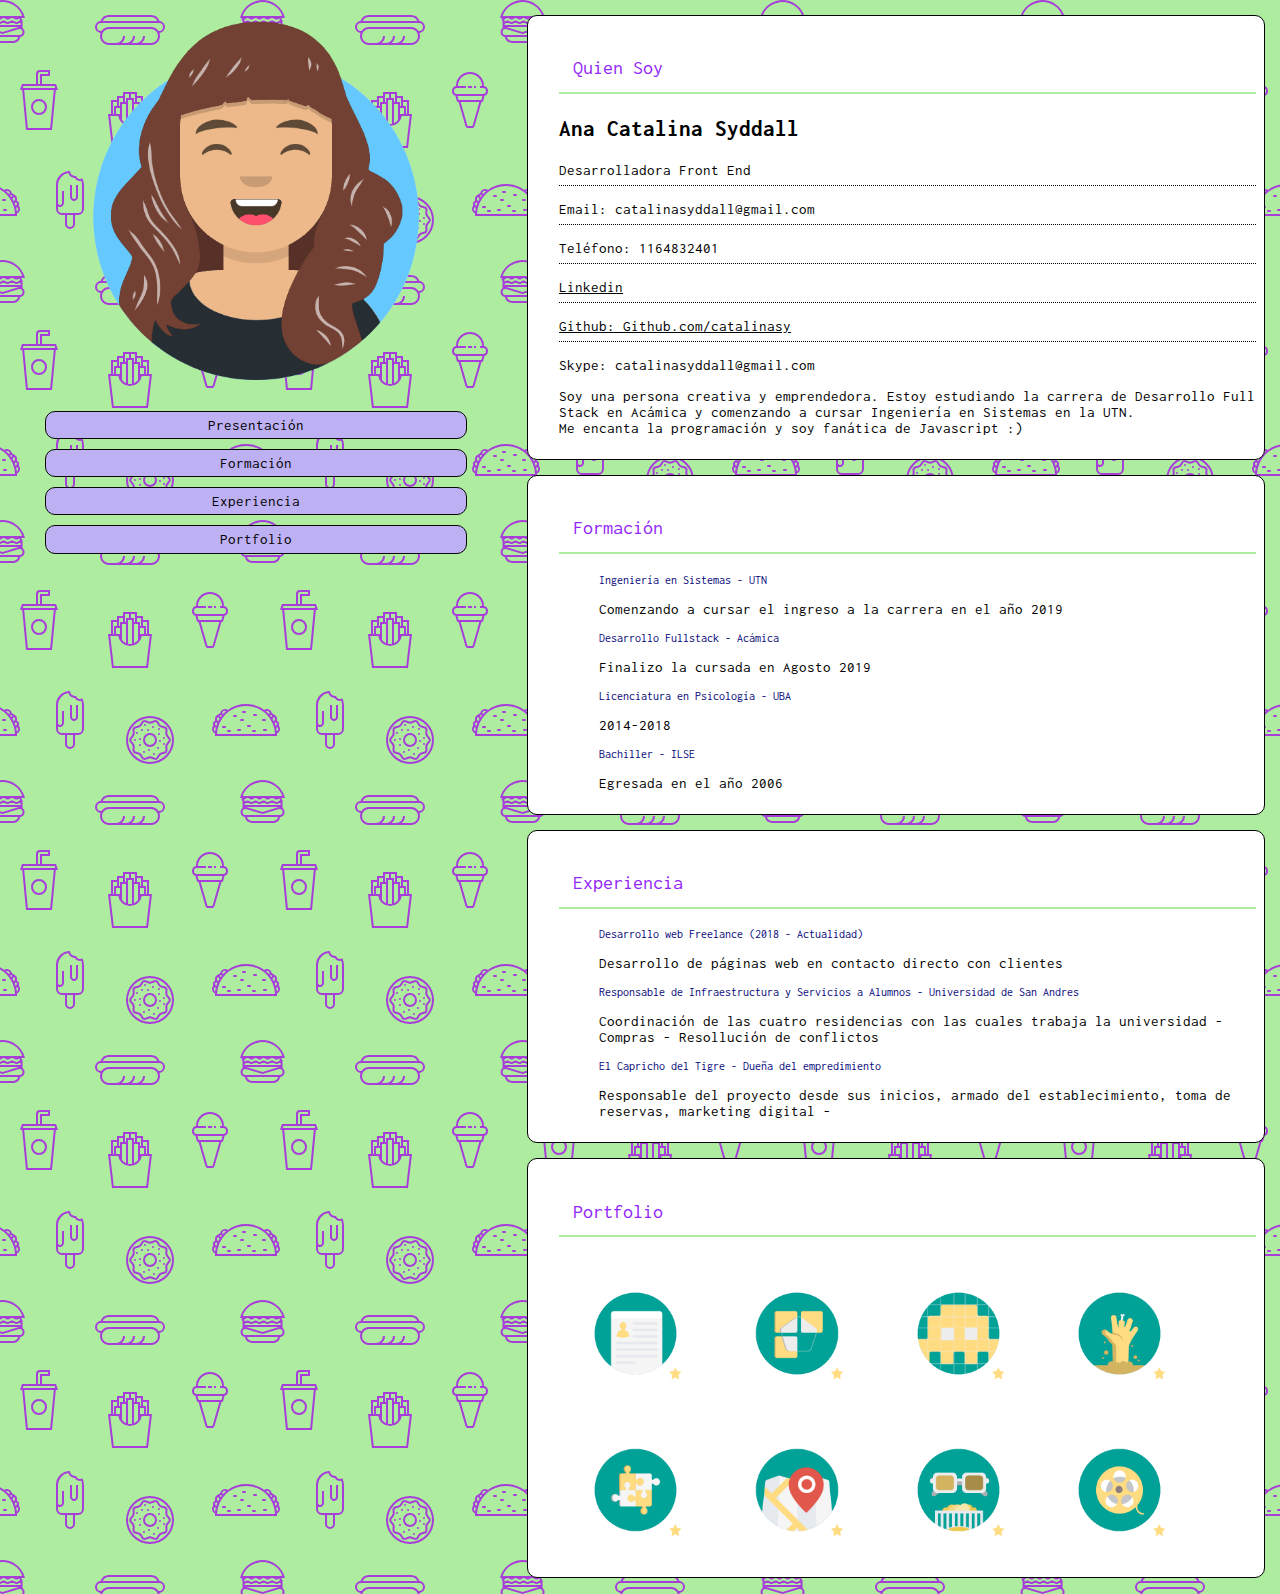
==== cv.html @ 752b4f88 "First commit" ====
<!DOCTYPE html>
<html lang="en">
<head>
    <meta charset="UTF-8">
    <meta name="viewport" content="width=device-width, initial-scale=1.0">
    <meta http-equiv="X-UA-Compatible" content="ie=edge">
    <link rel="stylesheet" href="style.css">
    <title>Curriculum Vitae</title>
</head>
<body>
    <div class="wrapper">
        <div class="contenedorLinks">
            <img src="imgs/Avatar.png" alt="Imagen avatar">
            <a href="#presentacion">Presentación</a>
            <a href="#formacion">Formación</a>
            <a href="#experiencia">Experiencia</a>
            <a href="#portfolio">Portfolio</a>
        </div>
        <div class="contenedorInfo">
            <div id="presentacion" class="contenedorTexto">
                <p class="tituloSeccion">Quien Soy</p>
                <p class="nombre">Ana Catalina Syddall</p>
                <p class="datos">Desarrolladora Front End </p>
                <p class="datos">Email: catalinasyddall@gmail.com</p>
                <p class="datos">Teléfono: 1164832401</p>
                <p class="datos">
                <a href="https://www.linkedin.com/in/catalina-syddall-93647411b/">Linkedin </a>
                </p>
                <p class="datos">
                <a href="https://github.com/catalinasy">Github: Github.com/catalinasy</a>
                </p>
                <p>Skype: catalinasyddall@gmail.com</p>
                <p>
                Soy una persona creativa y emprendedora. Estoy estudiando la carrera de Desarrollo Full Stack en Acámica y comenzando a cursar Ingeniería en Sistemas en la UTN. <br>
                Me encanta la programación y soy fanática de Javascript :)
                </p>
            </div>
        <div id="formacion" class="contenedorTexto">
            <p class="tituloSeccion">Formación</p>
        <ul>
            <li class="title">Ingeniería en Sistemas - UTN</li>
            <p>Comenzando a cursar el ingreso a la carrera en el año 2019</p>
            <li class="title">Desarrollo Fullstack - Acámica</li>
            <p >Finalizo la cursada en Agosto 2019</p>
            <li class="title">Licenciatura en Psicología - UBA</li>
            <p>2014-2018</p>
            <li class="title">Bachiller - ILSE</li>
            <p>Egresada en el año 2006</p>

        </ul>
        </div>
        <div id="experiencia" class="contenedorTexto">
        
            <p class="tituloSeccion">Experiencia</p>
            <ul>
            <li class="title">Desarrollo web Freelance (2018 - Actualidad)</li>
            <p>Desarrollo de páginas web en contacto directo con clientes</p>
            <li class="title">
                Responsable de Infraestructura y Servicios a Alumnos - Universidad de San Andres
            </li>
            <p>Coordinación de las cuatro residencias con las cuales trabaja la universidad - Compras - Resollución de conflictos</p>
            <li class="title">El Capricho del Tigre - Dueña del empredimiento</li>
            <p>Responsable del proyecto desde sus inicios, armado del establecimiento, toma de reservas, marketing digital - </p>
        </ul>
        </div>
        
        <div id="portfolio" class="contenedorTexto">
            <p class="tituloSeccion">Portfolio</p>
            <div class="contenedor imagenes">
            <div class="primero">
                <img src="imgs/cv-icon.png" alt="Cv Icon">
                
                <img src="imgs/rompecabezas-icon.png" alt="Cv Icon">
                <img src="imgs/pixel-art-icon.png" alt="Cv Icon">
                <img src="imgs/ciudad-zombie-icon.png" alt="Cv Icon">
                
            </div>
            <div class="segundo">
                    <img src="imgs/recargado-icon.png" alt="Cv Icon">
                    <img src="imgs/mapa-interactivo-icon.png" alt="Cv Icon">
                    <img src="imgs/peli-vs-peli-icon.png" alt="Cv Icon">
                    <img src="imgs/que-veo-icon.png" alt="Cv Icon">
                </div>
            </div>
        </div>
        </div>
    </div>
</body>
</html>
---- style.css ----
@import url('https://fonts.googleapis.com/css?family=Inconsolata');
body{
    margin:0;
    padding:0;
    font-family: 'Inconsolata', monospace;
    font-size: 15px;
    /* background: -webkit-radial-gradient(#3494E6, #EC6EAD) */
    background-color: #aeec9f;
background-image: url("data:image/svg+xml,%3Csvg xmlns='http://www.w3.org/2000/svg' width='260' height='260' viewBox='0 0 260 260'%3E%3Cg fill-rule='evenodd'%3E%3Cg fill='%23a73ed9' fill-opacity='1'%3E%3Cpath d='M24.37 16c.2.65.39 1.32.54 2H21.17l1.17 2.34.45.9-.24.11V28a5 5 0 0 1-2.23 8.94l-.02.06a8 8 0 0 1-7.75 6h-20a8 8 0 0 1-7.74-6l-.02-.06A5 5 0 0 1-17.45 28v-6.76l-.79-1.58-.44-.9.9-.44.63-.32H-20a23.01 23.01 0 0 1 44.37-2zm-36.82 2a1 1 0 0 0-.44.1l-3.1 1.56.89 1.79 1.31-.66a3 3 0 0 1 2.69 0l2.2 1.1a1 1 0 0 0 .9 0l2.21-1.1a3 3 0 0 1 2.69 0l2.2 1.1a1 1 0 0 0 .9 0l2.21-1.1a3 3 0 0 1 2.69 0l2.2 1.1a1 1 0 0 0 .86.02l2.88-1.27a3 3 0 0 1 2.43 0l2.88 1.27a1 1 0 0 0 .85-.02l3.1-1.55-.89-1.79-1.42.71a3 3 0 0 1-2.56.06l-2.77-1.23a1 1 0 0 0-.4-.09h-.01a1 1 0 0 0-.4.09l-2.78 1.23a3 3 0 0 1-2.56-.06l-2.3-1.15a1 1 0 0 0-.45-.11h-.01a1 1 0 0 0-.44.1L.9 19.22a3 3 0 0 1-2.69 0l-2.2-1.1a1 1 0 0 0-.45-.11h-.01a1 1 0 0 0-.44.1l-2.21 1.11a3 3 0 0 1-2.69 0l-2.2-1.1a1 1 0 0 0-.45-.11h-.01zm0-2h-4.9a21.01 21.01 0 0 1 39.61 0h-2.09l-.06-.13-.26.13h-32.31zm30.35 7.68l1.36-.68h1.3v2h-36v-1.15l.34-.17 1.36-.68h2.59l1.36.68a3 3 0 0 0 2.69 0l1.36-.68h2.59l1.36.68a3 3 0 0 0 2.69 0L2.26 23h2.59l1.36.68a3 3 0 0 0 2.56.06l1.67-.74h3.23l1.67.74a3 3 0 0 0 2.56-.06zM-13.82 27l16.37 4.91L18.93 27h-32.75zm-.63 2h.34l16.66 5 16.67-5h.33a3 3 0 1 1 0 6h-34a3 3 0 1 1 0-6zm1.35 8a6 6 0 0 0 5.65 4h20a6 6 0 0 0 5.66-4H-13.1z'/%3E%3Cpath id='path6_fill-copy' d='M284.37 16c.2.65.39 1.32.54 2H281.17l1.17 2.34.45.9-.24.11V28a5 5 0 0 1-2.23 8.94l-.02.06a8 8 0 0 1-7.75 6h-20a8 8 0 0 1-7.74-6l-.02-.06a5 5 0 0 1-2.24-8.94v-6.76l-.79-1.58-.44-.9.9-.44.63-.32H240a23.01 23.01 0 0 1 44.37-2zm-36.82 2a1 1 0 0 0-.44.1l-3.1 1.56.89 1.79 1.31-.66a3 3 0 0 1 2.69 0l2.2 1.1a1 1 0 0 0 .9 0l2.21-1.1a3 3 0 0 1 2.69 0l2.2 1.1a1 1 0 0 0 .9 0l2.21-1.1a3 3 0 0 1 2.69 0l2.2 1.1a1 1 0 0 0 .86.02l2.88-1.27a3 3 0 0 1 2.43 0l2.88 1.27a1 1 0 0 0 .85-.02l3.1-1.55-.89-1.79-1.42.71a3 3 0 0 1-2.56.06l-2.77-1.23a1 1 0 0 0-.4-.09h-.01a1 1 0 0 0-.4.09l-2.78 1.23a3 3 0 0 1-2.56-.06l-2.3-1.15a1 1 0 0 0-.45-.11h-.01a1 1 0 0 0-.44.1l-2.21 1.11a3 3 0 0 1-2.69 0l-2.2-1.1a1 1 0 0 0-.45-.11h-.01a1 1 0 0 0-.44.1l-2.21 1.11a3 3 0 0 1-2.69 0l-2.2-1.1a1 1 0 0 0-.45-.11h-.01zm0-2h-4.9a21.01 21.01 0 0 1 39.61 0h-2.09l-.06-.13-.26.13h-32.31zm30.35 7.68l1.36-.68h1.3v2h-36v-1.15l.34-.17 1.36-.68h2.59l1.36.68a3 3 0 0 0 2.69 0l1.36-.68h2.59l1.36.68a3 3 0 0 0 2.69 0l1.36-.68h2.59l1.36.68a3 3 0 0 0 2.56.06l1.67-.74h3.23l1.67.74a3 3 0 0 0 2.56-.06zM246.18 27l16.37 4.91L278.93 27h-32.75zm-.63 2h.34l16.66 5 16.67-5h.33a3 3 0 1 1 0 6h-34a3 3 0 1 1 0-6zm1.35 8a6 6 0 0 0 5.65 4h20a6 6 0 0 0 5.66-4H246.9z'/%3E%3Cpath d='M159.5 21.02A9 9 0 0 0 151 15h-42a9 9 0 0 0-8.5 6.02 6 6 0 0 0 .02 11.96A8.99 8.99 0 0 0 109 45h42a9 9 0 0 0 8.48-12.02 6 6 0 0 0 .02-11.96zM151 17h-42a7 7 0 0 0-6.33 4h54.66a7 7 0 0 0-6.33-4zm-9.34 26a8.98 8.98 0 0 0 3.34-7h-2a7 7 0 0 1-7 7h-4.34a8.98 8.98 0 0 0 3.34-7h-2a7 7 0 0 1-7 7h-4.34a8.98 8.98 0 0 0 3.34-7h-2a7 7 0 0 1-7 7h-7a7 7 0 1 1 0-14h42a7 7 0 1 1 0 14h-9.34zM109 27a9 9 0 0 0-7.48 4H101a4 4 0 1 1 0-8h58a4 4 0 0 1 0 8h-.52a9 9 0 0 0-7.48-4h-42z'/%3E%3Cpath d='M39 115a8 8 0 1 0 0-16 8 8 0 0 0 0 16zm6-8a6 6 0 1 1-12 0 6 6 0 0 1 12 0zm-3-29v-2h8v-6H40a4 4 0 0 0-4 4v10H22l-1.33 4-.67 2h2.19L26 130h26l3.81-40H58l-.67-2L56 84H42v-6zm-4-4v10h2V74h8v-2h-8a2 2 0 0 0-2 2zm2 12h14.56l.67 2H22.77l.67-2H40zm13.8 4H24.2l3.62 38h22.36l3.62-38z'/%3E%3Cpath d='M129 92h-6v4h-6v4h-6v14h-3l.24 2 3.76 32h36l3.76-32 .24-2h-3v-14h-6v-4h-6v-4h-8zm18 22v-12h-4v4h3v8h1zm-3 0v-6h-4v6h4zm-6 6v-16h-4v19.17c1.6-.7 2.97-1.8 4-3.17zm-6 3.8V100h-4v23.8a10.04 10.04 0 0 0 4 0zm-6-.63V104h-4v16a10.04 10.04 0 0 0 4 3.17zm-6-9.17v-6h-4v6h4zm-6 0v-8h3v-4h-4v12h1zm27-12v-4h-4v4h3v4h1v-4zm-6 0v-8h-4v4h3v4h1zm-6-4v-4h-4v8h1v-4h3zm-6 4v-4h-4v8h1v-4h3zm7 24a12 12 0 0 0 11.83-10h7.92l-3.53 30h-32.44l-3.53-30h7.92A12 12 0 0 0 130 126z'/%3E%3Cpath d='M212 86v2h-4v-2h4zm4 0h-2v2h2v-2zm-20 0v.1a5 5 0 0 0-.56 9.65l.06.25 1.12 4.48a2 2 0 0 0 1.94 1.52h.01l7.02 24.55a2 2 0 0 0 1.92 1.45h4.98a2 2 0 0 0 1.92-1.45l7.02-24.55a2 2 0 0 0 1.95-1.52L224.5 96l.06-.25a5 5 0 0 0-.56-9.65V86a14 14 0 0 0-28 0zm4 0h6v2h-9a3 3 0 1 0 0 6H223a3 3 0 1 0 0-6H220v-2h2a12 12 0 1 0-24 0h2zm-1.44 14l-1-4h24.88l-1 4h-22.88zm8.95 26l-6.86-24h18.7l-6.86 24h-4.98zM150 242a22 22 0 1 0 0-44 22 22 0 0 0 0 44zm24-22a24 24 0 1 1-48 0 24 24 0 0 1 48 0zm-28.38 17.73l2.04-.87a6 6 0 0 1 4.68 0l2.04.87a2 2 0 0 0 2.5-.82l1.14-1.9a6 6 0 0 1 3.79-2.75l2.15-.5a2 2 0 0 0 1.54-2.12l-.19-2.2a6 6 0 0 1 1.45-4.46l1.45-1.67a2 2 0 0 0 0-2.62l-1.45-1.67a6 6 0 0 1-1.45-4.46l.2-2.2a2 2 0 0 0-1.55-2.13l-2.15-.5a6 6 0 0 1-3.8-2.75l-1.13-1.9a2 2 0 0 0-2.5-.8l-2.04.86a6 6 0 0 1-4.68 0l-2.04-.87a2 2 0 0 0-2.5.82l-1.14 1.9a6 6 0 0 1-3.79 2.75l-2.15.5a2 2 0 0 0-1.54 2.12l.19 2.2a6 6 0 0 1-1.45 4.46l-1.45 1.67a2 2 0 0 0 0 2.62l1.45 1.67a6 6 0 0 1 1.45 4.46l-.2 2.2a2 2 0 0 0 1.55 2.13l2.15.5a6 6 0 0 1 3.8 2.75l1.13 1.9a2 2 0 0 0 2.5.8zm2.82.97a4 4 0 0 1 3.12 0l2.04.87a4 4 0 0 0 4.99-1.62l1.14-1.9a4 4 0 0 1 2.53-1.84l2.15-.5a4 4 0 0 0 3.09-4.24l-.2-2.2a4 4 0 0 1 .97-2.98l1.45-1.67a4 4 0 0 0 0-5.24l-1.45-1.67a4 4 0 0 1-.97-2.97l.2-2.2a4 4 0 0 0-3.09-4.25l-2.15-.5a4 4 0 0 1-2.53-1.84l-1.14-1.9a4 4 0 0 0-5-1.62l-2.03.87a4 4 0 0 1-3.12 0l-2.04-.87a4 4 0 0 0-4.99 1.62l-1.14 1.9a4 4 0 0 1-2.53 1.84l-2.15.5a4 4 0 0 0-3.09 4.24l.2 2.2a4 4 0 0 1-.97 2.98l-1.45 1.67a4 4 0 0 0 0 5.24l1.45 1.67a4 4 0 0 1 .97 2.97l-.2 2.2a4 4 0 0 0 3.09 4.25l2.15.5a4 4 0 0 1 2.53 1.84l1.14 1.9a4 4 0 0 0 5 1.62l2.03-.87zM152 207a1 1 0 1 1 2 0 1 1 0 0 1-2 0zm6 2a1 1 0 1 1 2 0 1 1 0 0 1-2 0zm-11 1a1 1 0 1 1 2 0 1 1 0 0 1-2 0zm-6 0a1 1 0 1 1 2 0 1 1 0 0 1-2 0zm3-5a1 1 0 1 1 2 0 1 1 0 0 1-2 0zm-8 8a1 1 0 1 1 2 0 1 1 0 0 1-2 0zm3 6a1 1 0 1 1 2 0 1 1 0 0 1-2 0zm0 6a1 1 0 1 1 2 0 1 1 0 0 1-2 0zm4 7a1 1 0 1 1 2 0 1 1 0 0 1-2 0zm5-2a1 1 0 1 1 2 0 1 1 0 0 1-2 0zm5 4a1 1 0 1 1 2 0 1 1 0 0 1-2 0zm4-6a1 1 0 1 1 2 0 1 1 0 0 1-2 0zm6-4a1 1 0 1 1 2 0 1 1 0 0 1-2 0zm-4-3a1 1 0 1 1 2 0 1 1 0 0 1-2 0zm4-3a1 1 0 1 1 2 0 1 1 0 0 1-2 0zm-5-4a1 1 0 1 1 2 0 1 1 0 0 1-2 0zm-24 6a1 1 0 1 1 2 0 1 1 0 0 1-2 0zm16 5a5 5 0 1 0 0-10 5 5 0 0 0 0 10zm7-5a7 7 0 1 1-14 0 7 7 0 0 1 14 0zm86-29a1 1 0 0 0 0 2h2a1 1 0 0 0 0-2h-2zm19 9a1 1 0 0 1 1-1h2a1 1 0 0 1 0 2h-2a1 1 0 0 1-1-1zm-14 5a1 1 0 0 0 0 2h2a1 1 0 0 0 0-2h-2zm-25 1a1 1 0 0 0 0 2h2a1 1 0 0 0 0-2h-2zm5 4a1 1 0 0 0 0 2h2a1 1 0 0 0 0-2h-2zm9 0a1 1 0 0 1 1-1h2a1 1 0 0 1 0 2h-2a1 1 0 0 1-1-1zm15 1a1 1 0 0 1 1-1h2a1 1 0 0 1 0 2h-2a1 1 0 0 1-1-1zm12-2a1 1 0 0 0 0 2h2a1 1 0 0 0 0-2h-2zm-11-14a1 1 0 0 1 1-1h2a1 1 0 0 1 0 2h-2a1 1 0 0 1-1-1zm-19 0a1 1 0 0 0 0 2h2a1 1 0 0 0 0-2h-2zm6 5a1 1 0 0 1 1-1h2a1 1 0 0 1 0 2h-2a1 1 0 0 1-1-1zm-25 15c0-.47.01-.94.03-1.4a5 5 0 0 1-1.7-8 3.99 3.99 0 0 1 1.88-5.18 5 5 0 0 1 3.4-6.22 3 3 0 0 1 1.46-1.05 5 5 0 0 1 7.76-3.27A30.86 30.86 0 0 1 246 184c6.79 0 13.06 2.18 18.17 5.88a5 5 0 0 1 7.76 3.27 3 3 0 0 1 1.47 1.05 5 5 0 0 1 3.4 6.22 4 4 0 0 1 1.87 5.18 4.98 4.98 0 0 1-1.7 8c.02.46.03.93.03 1.4v1h-62v-1zm.83-7.17a30.9 30.9 0 0 0-.62 3.57 3 3 0 0 1-.61-4.2c.37.28.78.49 1.23.63zm1.49-4.61c-.36.87-.68 1.76-.96 2.68a2 2 0 0 1-.21-3.71c.33.4.73.75 1.17 1.03zm2.32-4.54c-.54.86-1.03 1.76-1.49 2.68a3 3 0 0 1-.07-4.67 3 3 0 0 0 1.56 1.99zm1.14-1.7c.35-.5.72-.98 1.1-1.46a1 1 0 1 0-1.1 1.45zm5.34-5.77c-1.03.86-2 1.79-2.9 2.77a3 3 0 0 0-1.11-.77 3 3 0 0 1 4-2zm42.66 2.77c-.9-.98-1.87-1.9-2.9-2.77a3 3 0 0 1 4.01 2 3 3 0 0 0-1.1.77zm1.34 1.54c.38.48.75.96 1.1 1.45a1 1 0 1 0-1.1-1.45zm3.73 5.84c-.46-.92-.95-1.82-1.5-2.68a3 3 0 0 0 1.57-1.99 3 3 0 0 1-.07 4.67zm1.8 4.53c-.29-.9-.6-1.8-.97-2.67.44-.28.84-.63 1.17-1.03a2 2 0 0 1-.2 3.7zm1.14 5.51c-.14-1.21-.35-2.4-.62-3.57.45-.14.86-.35 1.23-.63a2.99 2.99 0 0 1-.6 4.2zM275 214a29 29 0 0 0-57.97 0h57.96zM72.33 198.12c-.21-.32-.34-.7-.34-1.12v-12h-2v12a4.01 4.01 0 0 0 7.09 2.54c.57-.69.91-1.57.91-2.54v-12h-2v12a1.99 1.99 0 0 1-2 2 2 2 0 0 1-1.66-.88zM75 176c.38 0 .74-.04 1.1-.12a4 4 0 0 0 6.19 2.4A13.94 13.94 0 0 1 84 185v24a6 6 0 0 1-6 6h-3v9a5 5 0 1 1-10 0v-9h-3a6 6 0 0 1-6-6v-24a14 14 0 0 1 14-14 5 5 0 0 0 5 5zm-17 15v12a1.99 1.99 0 0 0 1.22 1.84 2 2 0 0 0 2.44-.72c.21-.32.34-.7.34-1.12v-12h2v12a3.98 3.98 0 0 1-5.35 3.77 3.98 3.98 0 0 1-.65-.3V209a4 4 0 0 0 4 4h16a4 4 0 0 0 4-4v-24c.01-1.53-.23-2.88-.72-4.17-.43.1-.87.16-1.28.17a6 6 0 0 1-5.2-3 7 7 0 0 1-6.47-4.88A12 12 0 0 0 58 185v6zm9 24v9a3 3 0 1 0 6 0v-9h-6z'/%3E%3Cpath d='M-17 191a1 1 0 0 0 0 2h2a1 1 0 0 0 0-2h-2zm19 9a1 1 0 0 1 1-1h2a1 1 0 0 1 0 2H3a1 1 0 0 1-1-1zm-14 5a1 1 0 0 0 0 2h2a1 1 0 0 0 0-2h-2zm-25 1a1 1 0 0 0 0 2h2a1 1 0 0 0 0-2h-2zm5 4a1 1 0 0 0 0 2h2a1 1 0 0 0 0-2h-2zm9 0a1 1 0 0 1 1-1h2a1 1 0 0 1 0 2h-2a1 1 0 0 1-1-1zm15 1a1 1 0 0 1 1-1h2a1 1 0 0 1 0 2h-2a1 1 0 0 1-1-1zm12-2a1 1 0 0 0 0 2h2a1 1 0 0 0 0-2H4zm-11-14a1 1 0 0 1 1-1h2a1 1 0 0 1 0 2h-2a1 1 0 0 1-1-1zm-19 0a1 1 0 0 0 0 2h2a1 1 0 0 0 0-2h-2zm6 5a1 1 0 0 1 1-1h2a1 1 0 0 1 0 2h-2a1 1 0 0 1-1-1zm-25 15c0-.47.01-.94.03-1.4a5 5 0 0 1-1.7-8 3.99 3.99 0 0 1 1.88-5.18 5 5 0 0 1 3.4-6.22 3 3 0 0 1 1.46-1.05 5 5 0 0 1 7.76-3.27A30.86 30.86 0 0 1-14 184c6.79 0 13.06 2.18 18.17 5.88a5 5 0 0 1 7.76 3.27 3 3 0 0 1 1.47 1.05 5 5 0 0 1 3.4 6.22 4 4 0 0 1 1.87 5.18 4.98 4.98 0 0 1-1.7 8c.02.46.03.93.03 1.4v1h-62v-1zm.83-7.17a30.9 30.9 0 0 0-.62 3.57 3 3 0 0 1-.61-4.2c.37.28.78.49 1.23.63zm1.49-4.61c-.36.87-.68 1.76-.96 2.68a2 2 0 0 1-.21-3.71c.33.4.73.75 1.17 1.03zm2.32-4.54c-.54.86-1.03 1.76-1.49 2.68a3 3 0 0 1-.07-4.67 3 3 0 0 0 1.56 1.99zm1.14-1.7c.35-.5.72-.98 1.1-1.46a1 1 0 1 0-1.1 1.45zm5.34-5.77c-1.03.86-2 1.79-2.9 2.77a3 3 0 0 0-1.11-.77 3 3 0 0 1 4-2zm42.66 2.77c-.9-.98-1.87-1.9-2.9-2.77a3 3 0 0 1 4.01 2 3 3 0 0 0-1.1.77zm1.34 1.54c.38.48.75.96 1.1 1.45a1 1 0 1 0-1.1-1.45zm3.73 5.84c-.46-.92-.95-1.82-1.5-2.68a3 3 0 0 0 1.57-1.99 3 3 0 0 1-.07 4.67zm1.8 4.53c-.29-.9-.6-1.8-.97-2.67.44-.28.84-.63 1.17-1.03a2 2 0 0 1-.2 3.7zm1.14 5.51c-.14-1.21-.35-2.4-.62-3.57.45-.14.86-.35 1.23-.63a2.99 2.99 0 0 1-.6 4.2zM15 214a29 29 0 0 0-57.97 0h57.96z'/%3E%3C/g%3E%3C/g%3E%3C/svg%3E");

}

.wrapper{
    display:Flex;
    justify-content: space-around;
    align-items: center;
    height:100%;
}

.contenedorLinks{
    display: flex;
    flex-direction: column;
    justify-content: center;
    align-items: center;
    width: 40%;
    height: 100%;
    align-self: flex-start;
    font-size: 15px;
}

.contenedorLinks img {
    width: 70%;
    margin-bottom: 5%;
}

.contenedorLinks a{
   
    width: 80%;
    margin: 5px 10px;
    padding: 1%;
    background: rgb(189, 177, 243);
    border:solid 1px rgb(7, 7, 7);
    border-radius: 10px;
    min-height: 10%;
    text-align: center;
    text-decoration: none;
        
}

a:link{
    color:black;
}
.contenedorInfo{
    width: 60%;
}
.nombre{
    font-size: 150%;
    font-weight: bold;
}
.contenedorTexto{
    margin: 2%;
    border: black solid 1px;
    border-radius: 10px;
    padding: 1%;
    background: white;
    padding-left:4%;

}


.tituloSeccion{
    border-bottom: solid #aeec9f 2px;
    width: 96%;
    padding:2%;
    font-size: 130%;
    color: #9328f7;
    
}

ul{
    list-style: none;
}

.title{
    color: rgb(4, 4, 122);
    font-size: 12px;
}
.primero img{
    width: 22%;
}

.segundo img{
    width: 22%;
}
.contenedorImagenes{
    display: flex;
    justify-content: space-evenly;
    align-items: center;
}

.contenedorImagenes{
    padding:0;
    margin:0;
}

.datos{
    padding-bottom: 1%;
    border-bottom: dotted black 1px;
}
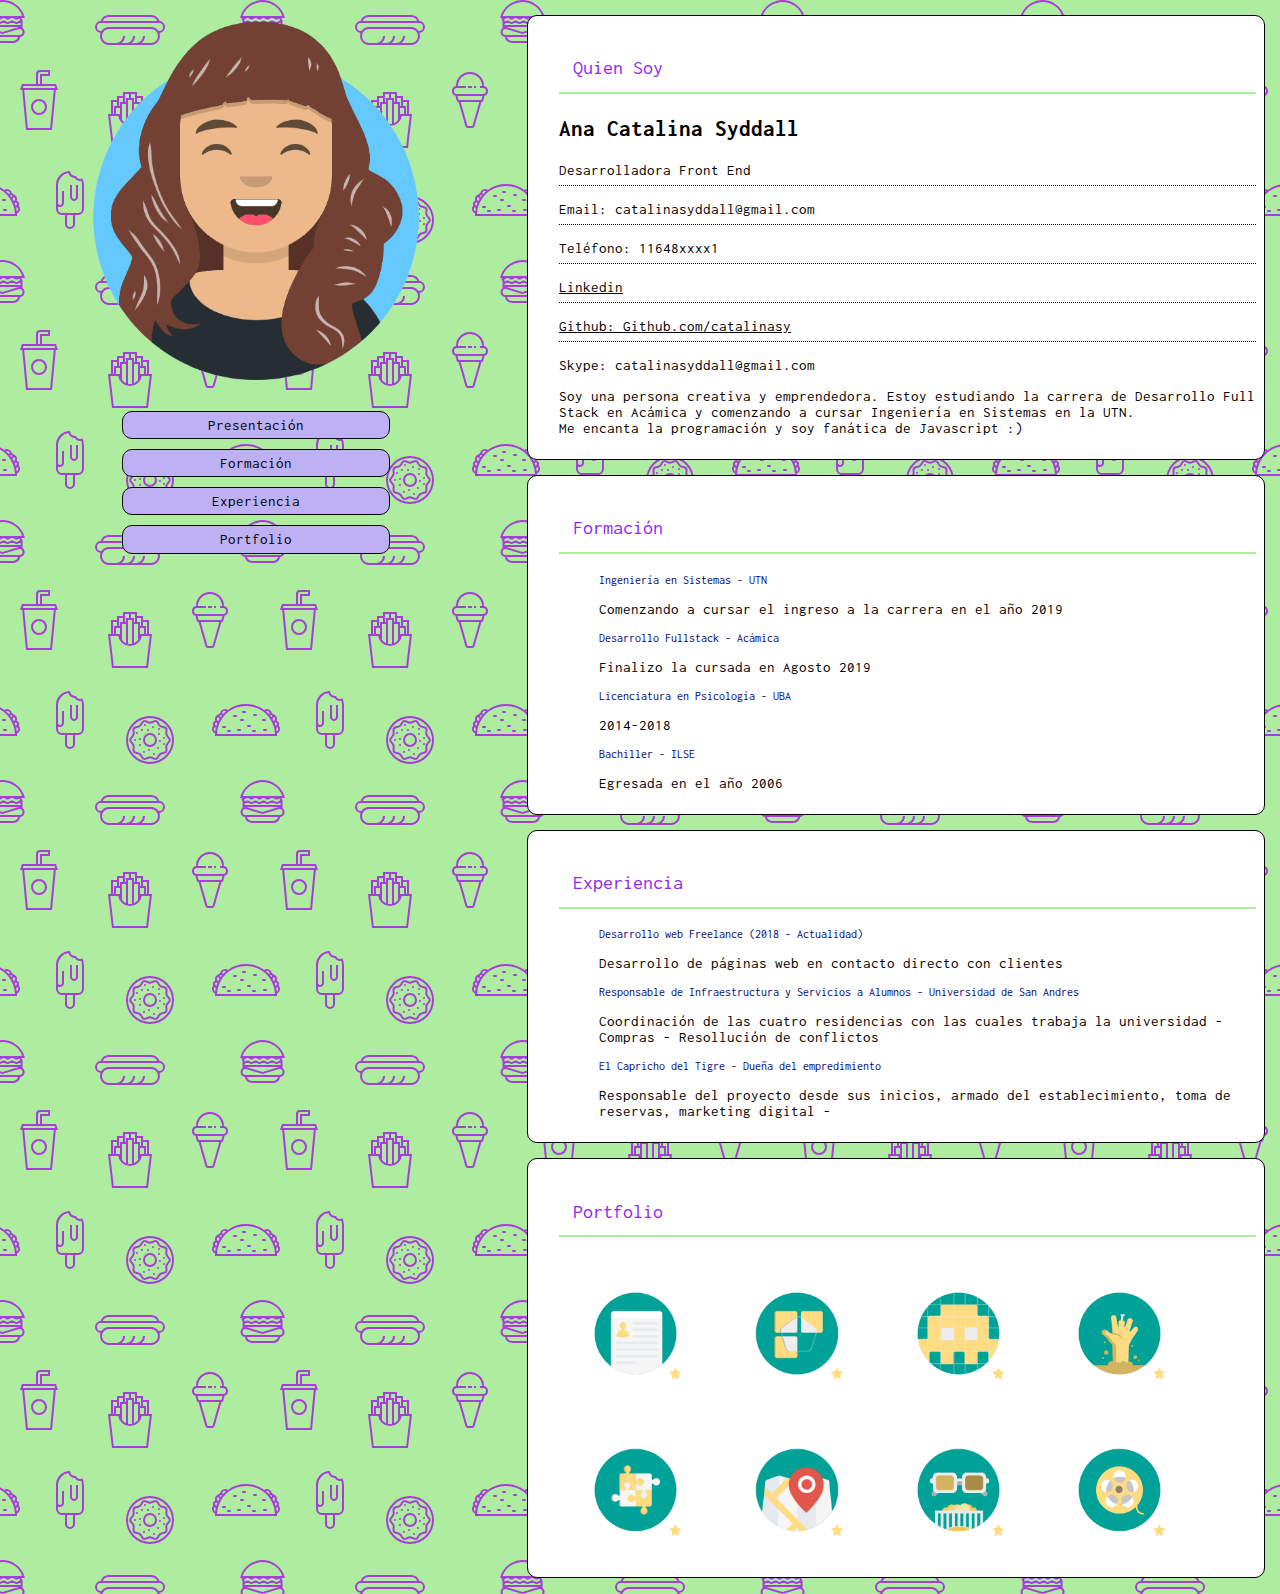
==== commit 99e6eb0c: "agregar links" ====
--- a/cv.html
+++ b/cv.html
@@ -22,7 +22,7 @@
                 <p class="nombre">Ana Catalina Syddall</p>
                 <p class="datos">Desarrolladora Front End </p>
                 <p class="datos">Email: catalinasyddall@gmail.com</p>
-                <p class="datos">Teléfono: 1164832401</p>
+                <p class="datos">Teléfono: 11648xxxx1</p>
                 <p class="datos">
                 <a href="https://www.linkedin.com/in/catalina-syddall-93647411b/">Linkedin </a>
                 </p>
@@ -68,7 +68,8 @@
             <p class="tituloSeccion">Portfolio</p>
             <div class="contenedor imagenes">
             <div class="primero">
-                <img src="imgs/cv-icon.png" alt="Cv Icon">
+                <a href="https://catalinasy.github.io/cv/"><img src="imgs/cv-icon.png" alt="Cv Icon"></a>
+                
                 
                 <img src="imgs/rompecabezas-icon.png" alt="Cv Icon">
                 <img src="imgs/pixel-art-icon.png" alt="Cv Icon">
--- a/style.css
+++ b/style.css
@@ -35,7 +35,7 @@
 
 .contenedorLinks a{
    
-    width: 80%;
+    width: 50%;
     margin: 5px 10px;
     padding: 1%;
     background: rgb(189, 177, 243);
